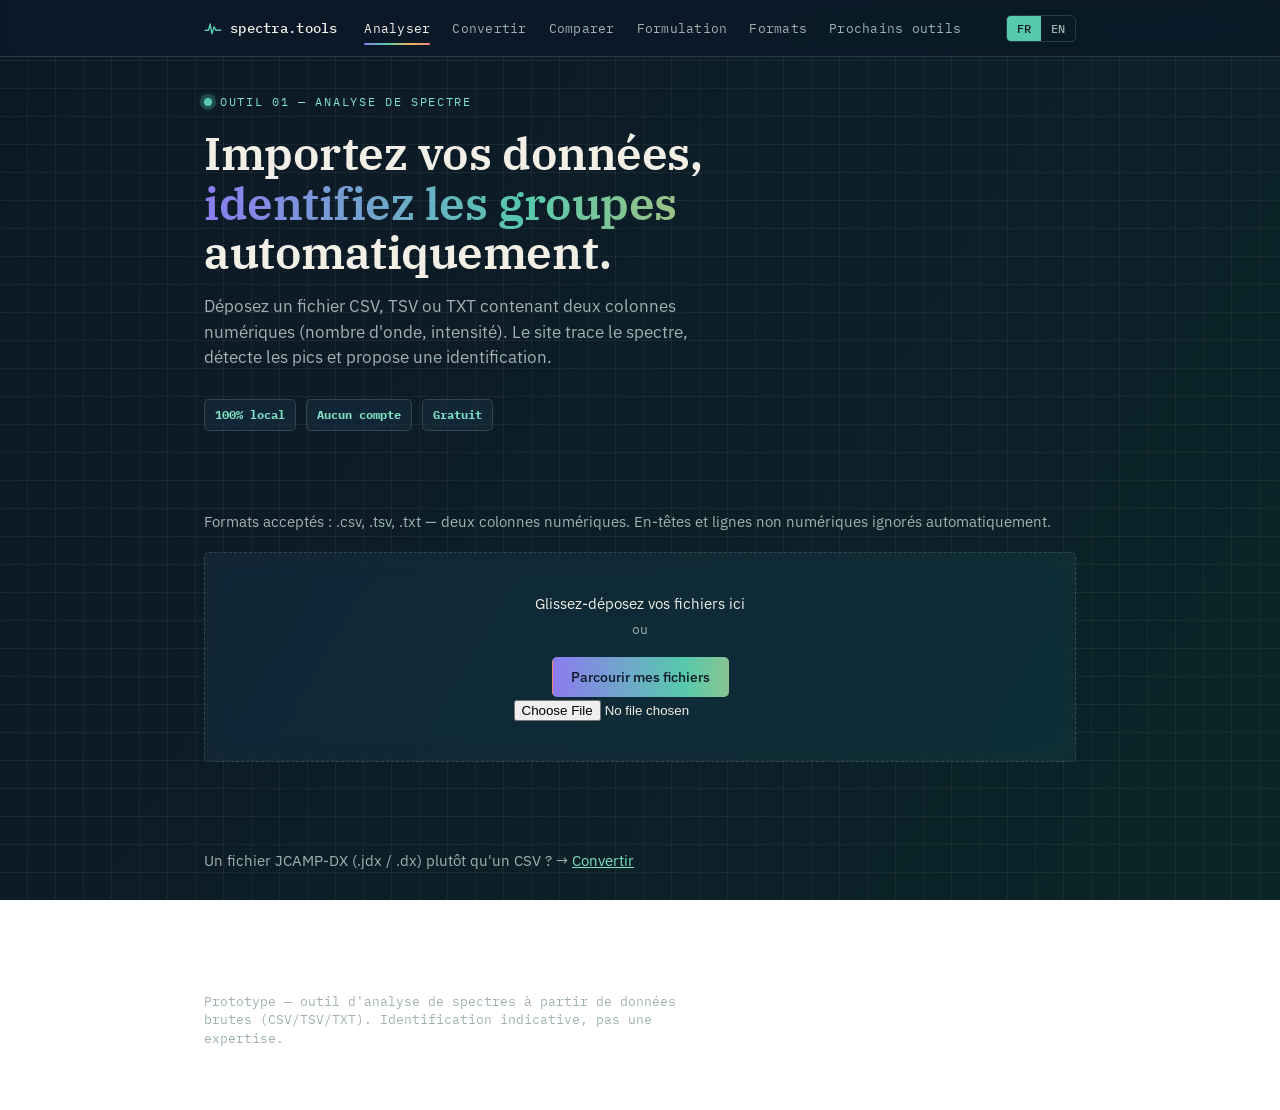
==== analyser.html @ 760a0bf8 "Add files via upload" ====
<!DOCTYPE html>
<html lang="fr">
<head>
<meta charset="UTF-8">
<meta name="viewport" content="width=device-width, initial-scale=1.0">
<title>Analyser un spectre — spectra.tools</title>
<meta name="description" content="Importez un fichier CSV, TSV ou TXT, tracez le spectre, détectez les pics et identifiez les groupes fonctionnels automatiquement. Générez un rapport exportable.">
<meta property="og:title" content="Analyser un spectre — spectra.tools">
<meta property="og:description" content="Analyse de spectre à partir de données brutes, avec identification automatique des groupes fonctionnels et rapport exportable.">
<meta property="og:type" content="website">
<link rel="icon" href="data:image/svg+xml,%3Csvg xmlns='http://www.w3.org/2000/svg' viewBox='0 0 32 32'%3E%3Crect width='32' height='32' fill='%230D1826'/%3E%3Cpath d='M2 20 L8 20 L11 9 L14 26 L18 14 L21 20 L30 20' fill='none' stroke='%2357C9AC' stroke-width='2.4' stroke-linecap='round' stroke-linejoin='round'/%3E%3C/svg%3E">
<link rel="preconnect" href="https://fonts.googleapis.com">
<link href="https://fonts.googleapis.com/css2?family=IBM+Plex+Serif:wght@400;500;600&family=IBM+Plex+Sans:wght@400;500;600&family=IBM+Plex+Mono:wght@400;500;600&display=swap" rel="stylesheet">
<link rel="stylesheet" href="styles.css">
<!-- Cloudflare Web Analytics : remplace TON_TOKEN_ICI par le token fourni après inscription sur dash.cloudflare.com -->
<script defer src='https://static.cloudflareinsights.com/beacon.min.js' data-cf-beacon='{"token": "TON_TOKEN_ICI"}'></script>
<style>
  .page-header{padding:36px 0 8px;}
</style>
</head>
<body>

<nav class="topbar">
  <div class="wrap">
    <a href="index.html" class="wordmark">
      <svg viewBox="0 0 32 32" xmlns="http://www.w3.org/2000/svg" aria-hidden="true">
        <path d="M2 20 L8 20 L11 9 L14 26 L18 14 L21 20 L30 20" fill="none" stroke="#57C9AC" stroke-width="2.6" stroke-linecap="round" stroke-linejoin="round"/>
      </svg>
      spectra.tools
    </a>
    <div class="nav-links">
      <a href="analyser.html" class="active" data-i18n="nav.analyze">Analyser</a>
      <a href="convertir.html" data-i18n="nav.convert">Convertir</a>
      <a href="comparer.html" data-i18n="nav.compare">Comparer</a>
      <a href="formulation.html" data-i18n="nav.formulation">Formulation</a>
      <a href="index.html#formats" data-i18n="nav.formats">Formats</a>
      <a href="index.html#upcoming" data-i18n="nav.upcoming">Prochains outils</a>
    </div>
    <div class="lang-toggle" role="group" aria-label="Choix de la langue">
      <button type="button" data-lang="fr" class="active">FR</button>
      <button type="button" data-lang="en">EN</button>
    </div>
  </div>
</nav>

<div class="wrap">

  <header class="page-header reveal">
    <div class="eyebrow" data-i18n="analyze.eyebrow">Outil 01 — analyse de spectre</div>
    <h1 style="max-width:22ch;" data-i18n-html="analyze.h1">Importez vos données, <span class="accent">identifiez les groupes</span> automatiquement.</h1>
    <p class="lede" data-i18n="analyze.lede">Déposez un fichier CSV, TSV ou TXT contenant deux colonnes numériques (nombre d'onde, intensité). Le site trace le spectre, détecte les pics et propose une identification.</p>
    <div class="badge-row">
      <span class="badge"><strong data-i18n="badge.local">100% local</strong></span>
      <span class="badge"><strong data-i18n="badge.noaccount">Aucun compte</strong></span>
      <span class="badge"><strong data-i18n="badge.free">Gratuit</strong></span>
    </div>
  </header>

  <section class="reveal">
    <p class="section-sub" data-i18n="analyze.formatsNote">Formats acceptés : .csv, .tsv, .txt — deux colonnes numériques. En-têtes et lignes non numériques ignorés automatiquement.</p>

    <div class="dropzone" id="analyzeDropzone">
      <p data-i18n="drop.title"><strong>Glissez-déposez</strong> votre fichier ici</p>
      <p class="hint" data-i18n="drop.or">ou</p>
      <div class="btn-row">
        <button type="button" id="analyzeBrowseBtn" data-i18n="btn.browse">Parcourir mes fichiers</button>
      </div>
      <input type="file" id="analyzeFileInput" accept=".csv,.tsv,.txt,.dat">
    </div>
    <p id="analyzeStatus" role="status" aria-live="polite"></p>

    <div class="analyze-results" id="analyzeResults">
      <div class="analyze-form">
        <div>
          <label for="sampleNameInput" data-i18n="analyze.sampleName">Nom de l'échantillon (optionnel)</label>
          <input type="text" id="sampleNameInput">
        </div>
        <div>
          <label data-i18n="analyze.modeLabel">Mode de lecture</label>
          <div class="mode-options">
            <label><input type="radio" name="peakMode" value="auto" checked> <span data-i18n="analyze.modeAuto">Automatique</span></label>
            <label><input type="radio" name="peakMode" value="dip"> <span data-i18n="analyze.modeDip">Creux = pics (transmittance)</span></label>
            <label><input type="radio" name="peakMode" value="peak"> <span data-i18n="analyze.modePeak">Sommets = pics (absorbance)</span></label>
          </div>
        </div>
      </div>
      <div style="margin-bottom:14px;">
        <label for="notesInput" style="display:block;font-family:var(--font-mono);font-size:11.5px;color:var(--ink-soft);margin-bottom:5px;" data-i18n="analyze.notes">Notes (optionnel)</label>
        <textarea id="notesInput" rows="2"></textarea>
      </div>

      <div class="file-card">
        <svg class="mini-trace" id="analyzeTrace" viewBox="0 0 800 200" preserveAspectRatio="none" role="img" aria-label="Tracé du spectre importé"></svg>
        <div class="file-meta-line" style="margin:8px 0 6px;font-weight:500;" data-i18n="peaks.title">Pics détectés</div>
        <div id="analyzePeaksList"></div>
      </div>

      <div class="card-actions" style="margin-top:14px;">
        <button type="button" class="secondary" id="generateReportBtn" data-i18n="analyze.generateReport">Générer le rapport</button>
        <button type="button" class="ghost" id="exportDataBtn" data-i18n="analyze.exportData">Exporter les données (.csv)</button>
        <button type="button" class="ghost" id="exportPeaksBtn" data-i18n="analyze.exportPeaks">Exporter les pics (.csv)</button>
      </div>
    </div>
  </section>

  <section class="reveal">
    <p class="section-sub"><span data-i18n="analyze.crosslink">Un fichier JCAMP-DX (.jdx / .dx) plutôt qu'un CSV ? →</span> <a href="convertir.html" data-i18n="nav.convert">Convertir</a></p>
  </section>

  <footer>
    <p data-i18n="analyze.footer">Prototype — outil d'analyse de spectres à partir de données brutes (CSV/TSV/TXT). Identification indicative, pas une expertise.</p>
  </footer>

</div>

<!-- printable report, hidden on screen, shown only when printing -->
<div id="reportContent">
  <div class="report-header">
    <h1 id="reportTitle">Rapport d'analyse spectrale</h1>
    <div class="report-meta" id="reportMeta"></div>
  </div>
  <svg id="reportTrace" viewBox="0 0 800 220" preserveAspectRatio="none" width="700"></svg>
  <table class="report-table" id="reportPeaksTable"></table>
  <p class="report-disclaimer" id="reportDisclaimer"></p>
</div>

<script src="common.js"></script>
<script>
const analyzeDropzone = document.getElementById('analyzeDropzone');
const analyzeFileInput = document.getElementById('analyzeFileInput');
const analyzeBrowseBtn = document.getElementById('analyzeBrowseBtn');
const analyzeStatus = document.getElementById('analyzeStatus');
const analyzeResults = document.getElementById('analyzeResults');
const analyzePeaksList = document.getElementById('analyzePeaksList');
const sampleNameInput = document.getElementById('sampleNameInput');
const notesInput = document.getElementById('notesInput');

let currentData = null; // { xs, ys }
let currentPeaks = [];
let currentFileName = '';

analyzeBrowseBtn.addEventListener('click', () => analyzeFileInput.click());
analyzeFileInput.addEventListener('change', (e) => { if (e.target.files[0]) handleAnalyzeFile(e.target.files[0]); });

['dragenter', 'dragover'].forEach(evt =>
  analyzeDropzone.addEventListener(evt, (e) => { e.preventDefault(); analyzeDropzone.classList.add('drag-over'); })
);
['dragleave', 'drop'].forEach(evt =>
  analyzeDropzone.addEventListener(evt, (e) => { e.preventDefault(); analyzeDropzone.classList.remove('drag-over'); })
);
analyzeDropzone.addEventListener('drop', (e) => {
  if (e.dataTransfer.files && e.dataTransfer.files[0]) handleAnalyzeFile(e.dataTransfer.files[0]);
});

function handleAnalyzeFile(file) {
  currentFileName = file.name;
  const reader = new FileReader();
  reader.onload = () => {
    try {
      currentData = parseGenericXY(reader.result);
      analyzeStatus.textContent = t('status.done');
      runAnalysis();
    } catch (err) {
      analyzeStatus.textContent = t('status.decodeFail') + ' ' + err.message;
      analyzeResults.classList.remove('visible');
    }
  };
  reader.onerror = () => { analyzeStatus.textContent = t('status.readError'); };
  reader.readAsText(file);
}

function getSelectedMode() {
  const checked = document.querySelector('input[name="peakMode"]:checked');
  return checked ? checked.value : 'auto';
}

function runAnalysis() {
  if (!currentData) return;
  const selection = getSelectedMode();
  const mode = selection === 'auto' ? guessBaselineMode(currentData.ys) : selection;
  currentPeaks = detectPeaks(currentData.xs, currentData.ys, mode).map(p =>
    Object.assign({}, p, { groups: matchPeakToGroups(p.x) })
  );
  const svg = document.getElementById('analyzeTrace');
  renderTrace(svg, currentData.xs, currentData.ys, { padding: 14 });
  addPeakMarkers(svg, currentData.xs, currentData.ys, currentPeaks);
  analyzePeaksList.innerHTML = peaksListHTML(currentPeaks);
  analyzeResults.classList.add('visible');
}

document.querySelectorAll('input[name="peakMode"]').forEach(r => r.addEventListener('change', runAnalysis));

document.getElementById('exportDataBtn').addEventListener('click', () => {
  if (!currentData) return;
  download(baseName(currentFileName || 'spectre') + '_data.csv', toCSV(currentData.xs, currentData.ys, 'x', 'y'), 'text/csv');
});

document.getElementById('exportPeaksBtn').addEventListener('click', () => {
  let csv = 'wavenumber,groups\n';
  currentPeaks.forEach(p => {
    const label = p.groups.length ? p.groups.map(g => g.label).join(' / ') : t('peaks.unidentified');
    csv += Math.round(p.x) + ',' + label.replace(/,/g, ';') + '\n';
  });
  download(baseName(currentFileName || 'spectre') + '_pics.csv', csv, 'text/csv');
});

document.getElementById('generateReportBtn').addEventListener('click', () => {
  if (!currentData) return;
  const name = sampleNameInput.value.trim();
  const notes = notesInput.value.trim();
  document.getElementById('reportTitle').textContent = t('analyze.reportTitle');
  const dateStr = new Date().toLocaleDateString(currentLang === 'en' ? 'en-US' : 'fr-FR');
  let metaHtml = '<strong>' + t('analyze.reportGenerated') + ':</strong> ' + dateStr;
  if (name) metaHtml += ' &nbsp;·&nbsp; <strong>' + t('analyze.reportSample') + ':</strong> ' + escapeHtml(name);
  if (notes) metaHtml += '<br><strong>' + t('analyze.reportNotes') + ':</strong> ' + escapeHtml(notes);
  document.getElementById('reportMeta').innerHTML = metaHtml;

  const reportSvg = document.getElementById('reportTrace');
  renderTrace(reportSvg, currentData.xs, currentData.ys, { padding: 16 });
  addPeakMarkers(reportSvg, currentData.xs, currentData.ys, currentPeaks);

  let tableHtml = '<tr><th>' + t('analyze.reportPeaksHeaderX') + ' (cm⁻¹)</th><th>' + t('analyze.reportPeaksHeaderGroup') + '</th></tr>';
  currentPeaks.forEach(p => {
    const label = p.groups.length ? p.groups.map(g => g.label).join(' / ') : t('peaks.unidentified');
    tableHtml += '<tr><td>' + Math.round(p.x) + '</td><td>' + escapeHtml(label) + '</td></tr>';
  });
  document.getElementById('reportPeaksTable').innerHTML = tableHtml;
  document.getElementById('reportDisclaimer').textContent = t('analyze.reportDisclaimer');

  window.print();
});

document.addEventListener('languagechange', () => { if (currentData) runAnalysis(); });
</script>

</body>
</html>
---- styles.css ----
:root{
    --bg-a:#0D1826;
    --bg-b:#0A2628;
    --paper:#101F2E;
    --paper-deep:#17293A;
    --grid:rgba(255,255,255,.14);
    --grid-bg:rgba(255,255,255,.05);
    --ink:#F1EFE6;
    --ink-soft:#9FB2AF;
    --surface:rgba(255,255,255,.045);
    --verdigris:#57C9AC;
    --verdigris-dark:#7FE0C6;
    --brass:#E8B85F;
    --danger:#EC8478;
    --slate:#83AEE0;
    --plum:#D19BC7;
    --spectral:linear-gradient(90deg,#8C7CF0 0%,#57C9AC 34%,#E8B85F 68%,#EC8478 100%);
    --radius:5px;
    --font-display:'IBM Plex Serif', serif;
    --font-body:'IBM Plex Sans', sans-serif;
    --font-mono:'IBM Plex Mono', monospace;
  }
  *{box-sizing:border-box;}
  html{scroll-behavior:smooth;}
  @keyframes bgDrift{
    0%{background-position:0% 0%, 0% 0%, 0% 50%;}
    100%{background-position:0% 0%, 0% 0%, 100% 50%;}
  }
  body{
    margin:0;
    background:
      repeating-linear-gradient(0deg, transparent 0 27px, var(--grid-bg) 27px 28px),
      repeating-linear-gradient(90deg, transparent 0 27px, var(--grid-bg) 27px 28px),
      linear-gradient(120deg, var(--bg-a), var(--bg-b), var(--bg-a));
    background-size: auto, auto, 220% 220%;
    background-attachment: fixed;
    animation: bgDrift 50s ease-in-out infinite alternate;
    color:var(--ink);
    font-family:var(--font-body);
    line-height:1.5;
  }
  a{color:var(--verdigris-dark);}
  .wrap{max-width:920px;margin:0 auto;padding:0 24px;}

  /* ---- scroll reveal ---- */
  .reveal{opacity:0;transform:translateY(18px);transition:opacity .7s ease, transform .7s ease;}
  .reveal.is-visible{opacity:1;transform:translateY(0);}

  /* ---- glass effect, applied broadly ---- */
  .badge,.trace-panel,.molecule-panel,.dropzone,.file-card,.compare-panel,
  .format-card,.tool-card,.config-block,.result-card,.legend-chip{
    backdrop-filter: blur(12px) saturate(150%);
    -webkit-backdrop-filter: blur(12px) saturate(150%);
  }

  /* ---- language toggle ---- */
  .lang-toggle{display:flex;border:1px solid var(--grid);border-radius:var(--radius);overflow:hidden;margin-left:18px;}
  .lang-toggle button{
    border:none;border-radius:0;background:transparent;color:var(--ink-soft);
    padding:5px 10px;font-size:11.5px;font-family:var(--font-mono);
  }
  .lang-toggle button.active{background:var(--verdigris);color:#0D1826;}
  .lang-toggle button:hover{filter:none;}

  /* ---- nav ---- */
  nav.topbar{
    border-bottom:1px solid var(--grid);
    background:rgba(13,24,38,.72);
    backdrop-filter:saturate(160%) blur(10px);
    position:sticky;top:0;z-index:10;
  }
  nav.topbar .wrap{display:flex;align-items:center;justify-content:space-between;height:56px;}
  .wordmark{
    font-family:var(--font-mono);
    font-size:14px;
    font-weight:500;
    letter-spacing:.02em;
    color:var(--ink);
    text-decoration:none;
    display:flex;align-items:center;gap:8px;
  }
  .wordmark svg{width:18px;height:18px;flex-shrink:0;}
  .nav-links{display:flex;gap:22px;}
  .nav-links a{
    font-family:var(--font-mono);
    font-size:12.5px;
    color:var(--ink-soft);
    text-decoration:none;
    letter-spacing:.02em;
  }
  .nav-links a:hover{color:var(--verdigris-dark);}
  .nav-links a.active{color:var(--ink);position:relative;}
  .nav-links a.active::after{
    content:"";position:absolute;left:0;right:0;bottom:-8px;height:2px;
    background:var(--spectral);border-radius:2px;
  }
  @media (max-width:560px){ .nav-links{display:none;} }

  /* ---- header / hero ---- */
  header.hero{padding:44px 0 40px;position:relative;}
  .eyebrow{
    font-family:var(--font-mono);
    font-size:12px;
    letter-spacing:.14em;
    color:var(--verdigris-dark);
    text-transform:uppercase;
    display:flex;align-items:center;gap:8px;
    margin-bottom:18px;
  }
  .eyebrow::before{content:"";width:8px;height:8px;border-radius:50%;background:var(--verdigris);box-shadow:0 0 0 4px rgba(87,201,172,.22), 0 0 10px rgba(87,201,172,.5);}
  h1{
    font-family:var(--font-display);
    font-weight:600;
    font-size:clamp(28px,4.4vw,46px);
    line-height:1.08;
    margin:0 0 16px;
    max-width:15ch;
    letter-spacing:-.01em;
  }
  h1 .accent{
    background:var(--spectral);
    background-size:200% 100%;
    -webkit-background-clip:text;background-clip:text;color:transparent;
    animation:spectralShift 8s ease-in-out infinite alternate;
  }
  @keyframes spectralShift{0%{background-position:0% 0%;}100%{background-position:100% 0%;}}
  .lede{
    font-size:17px;
    color:var(--ink-soft);
    max-width:52ch;
    margin:0 0 28px;
  }
  .badge-row{display:flex;flex-wrap:wrap;gap:10px;margin-bottom:36px;}
  .badge{
    font-family:var(--font-mono);
    font-size:12px;
    border:1px solid var(--grid);
    background:var(--surface);
    padding:6px 10px;
    border-radius:var(--radius);
    color:var(--ink-soft);
  }
  .badge strong{color:var(--verdigris-dark);}

  .hero-panels{display:flex;gap:16px;align-items:stretch;}
  .hero-panels > *{flex:1;min-width:0;}
  @media (max-width:700px){ .hero-panels{flex-direction:column;} }

  .molecule-panel{
    border:1px solid var(--grid);
    background:var(--surface);
    border-radius:var(--radius);
    padding:16px 16px 8px;
    display:flex;flex-direction:column;
  }
  .molecule-panel .label{
    font-family:var(--font-mono);font-size:11px;color:var(--ink-soft);
    display:flex;justify-content:space-between;margin-bottom:4px;
  }
  #moleculeCanvas{width:100%;aspect-ratio:16/11;border-radius:2px;overflow:hidden;}
  #moleculeCanvas canvas{display:block;width:100% !important;height:100% !important;}

  .waterfall-panel{
    border:1px solid var(--grid);
    background:var(--surface);
    border-radius:var(--radius);
    padding:16px 16px 8px;
    margin-top:16px;
  }
  .waterfall-panel .label{
    font-family:var(--font-mono);font-size:11px;color:var(--ink-soft);
    display:flex;justify-content:space-between;margin-bottom:4px;
  }
  #waterfallCanvas{width:100%;aspect-ratio:16/8;border-radius:2px;overflow:hidden;}
  #waterfallCanvas canvas{display:block;width:100% !important;height:100% !important;}

  .groups-panel{
    border:1px solid var(--grid);background:var(--surface);border-radius:var(--radius);
    padding:16px 18px;
  }
  .groups-panel .label{font-family:var(--font-mono);font-size:11px;color:var(--ink-soft);margin-bottom:10px;}
  .groups-list{display:flex;flex-direction:column;gap:7px;}
  .groups-list .row{display:flex;align-items:baseline;gap:10px;font-size:13px;}
  .groups-list .swatch{width:10px;height:10px;border-radius:2px;flex-shrink:0;}
  .groups-list .name{font-family:var(--font-mono);font-weight:600;width:52px;flex-shrink:0;}
  .groups-list .range{color:var(--ink-soft);font-family:var(--font-mono);font-size:12px;}

  .icon-strip{display:grid;grid-template-columns:repeat(auto-fit,minmax(120px,1fr));gap:14px;margin-top:24px;}
  .icon-item{
    display:flex;flex-direction:column;align-items:center;text-align:center;gap:8px;
    padding:16px 8px;border:1px solid var(--grid);background:var(--surface);border-radius:var(--radius);
    backdrop-filter: blur(12px) saturate(150%);
  }
  .icon-item svg{width:22px;height:22px;stroke:var(--verdigris);}
  .icon-item span{font-family:var(--font-mono);font-size:11.5px;color:var(--ink-soft);letter-spacing:.01em;}

  .explainer-grid{display:grid;grid-template-columns:1fr 1fr;gap:16px;align-items:start;margin-top:8px;}
  @media (max-width:760px){ .explainer-grid{grid-template-columns:1fr;} }

  /* ---- site-wide ambient background ---- */
  .site-bg{position:fixed;inset:0;z-index:0;opacity:.42;pointer-events:none;}
  .site-bg #waterfallCanvas{width:100%;height:100%;}
  .site-bg::after{
    content:"";position:absolute;inset:0;
    background:
      radial-gradient(ellipse at 30% 15%, rgba(13,24,38,.15), rgba(13,24,38,.72) 62%),
      linear-gradient(180deg, rgba(13,24,38,.3) 0%, rgba(13,24,38,.55) 100%);
  }
  nav.topbar, .wrap{position:relative;z-index:1;}
  .hero-content{position:relative;z-index:1;}

  /* ---- annotated example traces ---- */
  .peaks-list{list-style:none;margin:0 0 14px;padding:0;display:flex;flex-direction:column;gap:5px;}
  .peaks-list li{display:flex;align-items:center;gap:8px;font-family:var(--font-mono);font-size:12px;}
  .peak-dot{width:8px;height:8px;border-radius:50%;flex-shrink:0;}
  .peak-x{color:var(--ink);min-width:70px;}
  .peak-label{color:var(--ink-soft);}
  .peaks-empty{font-family:var(--font-mono);font-size:12px;color:var(--ink-soft);margin:0 0 14px;}

  .annotation-line{stroke:var(--ink-soft);stroke-width:1;stroke-dasharray:2 2;}
  .annotation-dot{fill:var(--brass);}
  .annotation-label{font-family:var(--font-mono);font-size:10px;fill:var(--ink);}
  .example-card{border:1px solid var(--grid);background:var(--surface);border-radius:var(--radius);padding:16px;backdrop-filter:blur(12px) saturate(150%);}
  .example-card h3{font-family:var(--font-display);font-size:15.5px;font-weight:600;margin:0 0 8px;}
  .example-card svg{width:100%;height:auto;display:block;margin-bottom:8px;}
  .example-card p{font-size:12.5px;color:var(--ink-soft);margin:0;}
  .examples-grid{display:grid;grid-template-columns:repeat(auto-fit,minmax(260px,1fr));gap:16px;margin-top:8px;}

  /* ---- 2D/3D view toggle ---- */
  .view-toggle{display:inline-flex;border:1px solid var(--grid);border-radius:var(--radius);overflow:hidden;margin-bottom:16px;}
  .view-toggle button{
    border:none;border-radius:0;background:transparent;color:var(--ink-soft);
    padding:8px 16px;font-size:13px;
  }
  .view-toggle button.active{background:var(--verdigris);color:#0D1826;}
  .view-toggle button:hover{filter:none;}
  #compare3D{width:100%;aspect-ratio:16/9;border-radius:2px;overflow:hidden;}
  #compare3D canvas{display:block;width:100% !important;height:100% !important;}
  .compare-3d-empty{font-family:var(--font-mono);font-size:13px;color:var(--ink-soft);text-align:center;padding:36px 12px;}
  .drag-hint{font-family:var(--font-mono);font-size:11.5px;color:var(--ink-soft);text-align:center;margin:8px 0 0;}

  .trace-panel{
    border:1px solid var(--grid);
    background:var(--surface);
    border-radius:var(--radius);
    padding:16px 16px 8px;
    position:relative;
  }
  .trace-panel .label{
    font-family:var(--font-mono);
    font-size:11px;
    color:var(--ink-soft);
    display:flex;
    justify-content:space-between;
    margin-bottom:4px;
  }
  svg.trace{display:block;width:100%;height:auto;}
  .trace path.line{
    fill:none;
    stroke:var(--verdigris);
    stroke-width:1.6;
    stroke-linejoin:round;
    stroke-linecap:round;
  }
  .trace path.line.draw-in{
    stroke-dasharray:1400;
    stroke-dashoffset:1400;
    animation:draw 1.8s ease-out forwards;
  }
  @keyframes draw{to{stroke-dashoffset:0;}}
  .trace .axis{stroke:var(--grid);stroke-width:1;}

  /* ---- sections ---- */
  section{padding:36px 0;}
  h2{
    font-family:var(--font-display);
    font-size:22px;
    font-weight:600;
    margin:0 0 6px;
  }
  .section-sub{color:var(--ink-soft);font-size:14.5px;margin:0 0 20px;}

  /* ---- dropzone ---- */
  .dropzone{
    border:1.5px dashed var(--grid);
    background:var(--surface);
    border-radius:var(--radius);
    padding:40px 24px;
    text-align:center;
    transition:border-color .15s, background .15s;
  }
  .dropzone.drag-over{
    border-color:var(--verdigris);
    background:rgba(87,201,172,.07);
  }
  .dropzone p{margin:0 0 4px;font-size:15px;}
  .dropzone .hint{font-size:13px;color:var(--ink-soft);font-family:var(--font-mono);}
  .btn-row{display:flex;gap:12px;justify-content:center;flex-wrap:wrap;margin-top:18px;}
  button, .btn{
    font-family:var(--font-body);
    font-weight:500;
    font-size:14px;
    border-radius:var(--radius);
    padding:10px 18px;
    cursor:pointer;
    border:1px solid transparent;
    background:var(--spectral);
    background-size:220% 100%;
    background-position:0% 0%;
    color:#0D1826;
    transition:background-position .35s ease, filter .15s ease, transform .1s ease;
  }
  button:hover, .btn:hover{background-position:100% 0%;filter:brightness(1.06);}
  button:active, .btn:active{transform:translateY(1px);}
  button:focus-visible, .btn:focus-visible, input:focus-visible{outline:2px solid var(--brass);outline-offset:2px;}
  button.secondary{background:rgba(255,255,255,.05);color:var(--verdigris-dark);border:1px solid var(--grid);}
  button.secondary:hover{background:rgba(87,201,172,.10);filter:none;}
  button.ghost{background:transparent;border-color:var(--grid);color:var(--ink-soft);}
  button.ghost:hover{border-color:var(--ink-soft);color:var(--ink);background:transparent;filter:none;}
  #fileInput{position:absolute;width:1px;height:1px;opacity:0;overflow:hidden;}

  /* ---- results ---- */
  #status{font-family:var(--font-mono);font-size:13px;color:var(--ink-soft);min-height:18px;margin:14px 0 0;}
  .results{display:flex;flex-direction:column;gap:18px;margin-top:22px;}
  .file-card{
    border:1px solid var(--grid);
    background:var(--surface);
    border-radius:var(--radius);
    padding:18px 20px;
    transition:box-shadow .18s ease, border-color .18s ease;
  }
  .file-card:hover{box-shadow:0 8px 28px rgba(0,0,0,.28);border-color:rgba(87,201,172,.4);}
  .file-card.error{border-color:rgba(236,132,120,.4);background:rgba(236,132,120,.06);}
  .file-card-head{display:flex;justify-content:space-between;align-items:flex-start;gap:12px;flex-wrap:wrap;margin-bottom:12px;}
  .file-name{font-family:var(--font-mono);font-size:14px;font-weight:500;word-break:break-all;}
  .file-meta-line{font-size:12.5px;color:var(--ink-soft);margin-top:2px;}
  .error-msg{color:var(--danger);font-size:13.5px;}
  .mini-trace{width:100%;max-width:100%;height:70px;margin:6px 0 12px;}
  table.meta-table{border-collapse:collapse;width:100%;font-family:var(--font-mono);font-size:12.5px;margin-bottom:14px;}
  table.meta-table td{padding:3px 8px 3px 0;vertical-align:top;border-bottom:1px solid var(--paper-deep);}
  table.meta-table td.k{color:var(--ink-soft);white-space:nowrap;width:1%;}
  .card-actions{display:flex;gap:10px;flex-wrap:wrap;}
  .card-actions button{padding:7px 14px;font-size:13px;}

  .zip-row{margin-top:20px;display:flex;justify-content:flex-end;}

  /* ---- formats / footer ---- */
  .formats-grid{display:grid;grid-template-columns:repeat(auto-fit,minmax(220px,1fr));gap:16px;margin-top:8px;}
  .format-card{border:1px solid var(--grid);background:var(--surface);border-radius:var(--radius);padding:16px;transition:box-shadow .18s ease, border-color .18s ease;}
  .format-card:hover{box-shadow:0 8px 28px rgba(0,0,0,.28);border-color:rgba(87,201,172,.4);}
  .format-card h3{font-family:var(--font-mono);font-size:13px;text-transform:uppercase;letter-spacing:.06em;margin:0 0 8px;color:var(--verdigris-dark);}
  .format-card p{font-size:13.5px;color:var(--ink-soft);margin:0;}

  /* ---- analyze tool ---- */
  .analyze-form{display:grid;grid-template-columns:1fr 1fr;gap:14px;margin-bottom:18px;}
  @media (max-width:600px){ .analyze-form{grid-template-columns:1fr;} }
  .analyze-form label{display:block;font-family:var(--font-mono);font-size:11.5px;color:var(--ink-soft);margin-bottom:5px;}
  .analyze-form input[type="text"], .analyze-form textarea{
    width:100%;font-family:var(--font-body);font-size:13.5px;
    border:1px solid var(--grid);border-radius:var(--radius);padding:8px 10px;
    background:var(--surface);color:var(--ink);
  }
  .analyze-form textarea{resize:vertical;min-height:60px;}
  .mode-options{display:flex;flex-direction:column;gap:6px;font-size:13px;}
  .mode-options label{display:flex;align-items:center;gap:7px;font-family:var(--font-body);color:var(--ink);cursor:pointer;}
  .analyze-results{display:none;margin-top:22px;}
  .analyze-results.visible{display:block;}

  /* print-only report, hidden on screen */
  #reportContent{display:none;}
  @media print {
    body *{visibility:hidden;}
    #reportContent, #reportContent *{visibility:visible;}
    #reportContent{display:block;position:absolute;top:0;left:0;width:100%;padding:20px;background:#fff;color:#000;}
    .report-header h1{font-size:20px;margin:0 0 4px;}
    .report-meta{font-size:12px;color:#333;margin-bottom:16px;}
    .report-disclaimer{font-size:11px;color:#555;border-left:2px solid #999;padding-left:10px;margin-top:18px;}
    table.report-table{border-collapse:collapse;width:100%;font-size:12px;}
    table.report-table th, table.report-table td{border:1px solid #ccc;padding:5px 8px;text-align:left;}
    #reportContent svg{max-width:100%;height:auto;}
  }

  /* ---- comparator ---- */
  .compare-panel{
    border:1px solid var(--grid);
    background:var(--surface);
    border-radius:var(--radius);
    padding:18px 20px 20px;
  }
  .compare-empty{
    font-family:var(--font-mono);
    font-size:13px;
    color:var(--ink-soft);
    text-align:center;
    padding:36px 12px;
  }
  svg.compare-chart{display:block;width:100%;height:auto;}
  .compare-chart .axis{stroke:var(--grid);stroke-width:1;}
  .compare-chart .axis-label{font-family:var(--font-mono);font-size:10px;fill:var(--ink-soft);}
  .compare-legend{display:flex;flex-wrap:wrap;gap:10px;margin-top:16px;}
  .legend-chip{
    display:flex;align-items:center;gap:7px;
    font-family:var(--font-mono);font-size:12px;
    border:1px solid var(--grid);border-radius:var(--radius);
    padding:5px 9px 5px 7px;background:var(--paper);
  }
  .legend-swatch{width:10px;height:10px;border-radius:2px;flex-shrink:0;}
  .legend-chip button{
    border:none;background:none;padding:0;margin-left:2px;
    color:var(--ink-soft);cursor:pointer;font-size:14px;line-height:1;
  }
  .legend-chip button:hover{color:var(--danger);}

  /* ---- formulation calculator ---- */
  .config-block{border:1px solid var(--grid);background:var(--surface);border-radius:var(--radius);padding:18px 20px;margin-bottom:18px;}
  .config-block h3{font-family:var(--font-display);font-size:16px;font-weight:600;margin:0 0 4px;}
  .config-block .config-hint{font-size:12.5px;color:var(--ink-soft);margin:0 0 14px;}
  table.config-table{border-collapse:collapse;width:100%;min-width:480px;font-size:13px;}
  table.config-table th{
    font-family:var(--font-mono);font-size:10.5px;text-transform:uppercase;letter-spacing:.04em;
    color:var(--ink-soft);text-align:left;padding:0 6px 6px;border-bottom:1px solid var(--grid);
  }
  table.config-table td{padding:5px 6px;border-bottom:1px solid var(--paper-deep);vertical-align:middle;}
  table.config-table input[type="text"], table.config-table input[type="number"]{
    width:100%;min-width:44px;font-family:var(--font-mono);font-size:12.5px;
    border:1px solid var(--grid);border-radius:var(--radius);padding:5px 6px;background:var(--paper);color:var(--ink);
  }
  table.config-table input:focus-visible{outline:2px solid var(--brass);outline-offset:1px;}
  .row-remove{border:none;background:none;color:var(--ink-soft);cursor:pointer;font-size:15px;padding:2px 6px;}
  .row-remove:hover{color:var(--danger);}
  .add-row-btn{margin-top:10px;padding:6px 12px;font-size:12.5px;}

  .sim-grid{display:grid;grid-template-columns:1fr 1fr;gap:20px;align-items:start;}
  @media (max-width:760px){ .sim-grid{grid-template-columns:1fr;} }
  .slider-row{margin-bottom:16px;}
  .slider-row .slider-label{
    display:flex;justify-content:space-between;font-family:var(--font-mono);font-size:12.5px;margin-bottom:5px;
  }
  .slider-row .slider-label span.val{color:var(--verdigris-dark);font-weight:600;}
  .slider-row input[type="range"]{width:100%;accent-color:var(--verdigris);}

  .result-card{border:1px solid var(--grid);background:var(--surface);border-radius:var(--radius);padding:14px 16px;margin-bottom:12px;}
  .result-head{display:flex;justify-content:space-between;align-items:baseline;margin-bottom:8px;}
  .result-head .name{font-family:var(--font-display);font-size:15px;font-weight:600;}
  .result-head .value{font-family:var(--font-mono);font-size:15px;color:var(--verdigris-dark);}
  .gauge{position:relative;height:8px;border-radius:4px;background:var(--paper-deep);overflow:visible;}
  .gauge-target-band{position:absolute;top:0;bottom:0;background:rgba(87,201,172,.22);border-radius:4px;}
  .gauge-fill{position:absolute;top:0;bottom:0;left:0;width:3px;background:var(--ink);border-radius:2px;transition:left .1s ease;}
  .gauge-fill.in-target{background:var(--verdigris);}
  .gauge-fill.out-target{background:var(--danger);}
  .gauge-range-labels{display:flex;justify-content:space-between;font-family:var(--font-mono);font-size:10px;color:var(--ink-soft);margin-top:3px;}

  .config-actions{display:flex;gap:10px;flex-wrap:wrap;margin-top:6px;}
  #formulaImportInput{position:absolute;width:1px;height:1px;opacity:0;overflow:hidden;}
  .disclaimer{
    font-family:var(--font-mono);font-size:12px;color:var(--ink-soft);
    border-left:2px solid var(--brass);padding:8px 12px;background:rgba(232,184,95,.08);margin:0 0 22px;
  }

  /* ---- upcoming tools teaser ---- */
  .tools-grid{display:grid;grid-template-columns:repeat(auto-fit,minmax(240px,1fr));gap:16px;margin-top:8px;}
  .tool-card{
    border:1px solid var(--grid);
    background:var(--surface);
    border-radius:var(--radius);
    padding:18px;
    position:relative;
    transition:box-shadow .18s ease, border-color .18s ease;
  }
  .tool-card:hover{box-shadow:0 8px 28px rgba(0,0,0,.28);border-color:rgba(87,201,172,.4);}
  .tool-soon{
    position:absolute;top:14px;right:14px;
    font-family:var(--font-mono);font-size:10.5px;letter-spacing:.06em;
    color:var(--brass);border:1px solid rgba(232,184,95,.35);background:rgba(232,184,95,.08);
    padding:3px 7px;border-radius:var(--radius);text-transform:uppercase;
  }
  .tool-card h3{font-family:var(--font-display);font-size:16.5px;font-weight:600;margin:0 34px 8px 0;}
  .tool-card p{font-size:13.5px;color:var(--ink-soft);margin:0;}

  footer{border-top:1px solid var(--grid);padding:30px 0 50px;margin-top:20px;}
  footer p{font-size:12.5px;color:var(--ink-soft);font-family:var(--font-mono);max-width:60ch;}

  @media (prefers-reduced-motion: reduce){
    .trace path.line.draw-in{animation:none;stroke-dashoffset:0;}
    body{animation:none;}
    .reveal{opacity:1;transform:none;transition:none;}
  }
  @media (max-width:600px){
    header.hero{padding:36px 0 28px;}
    .file-card-head{flex-direction:column;}
  }
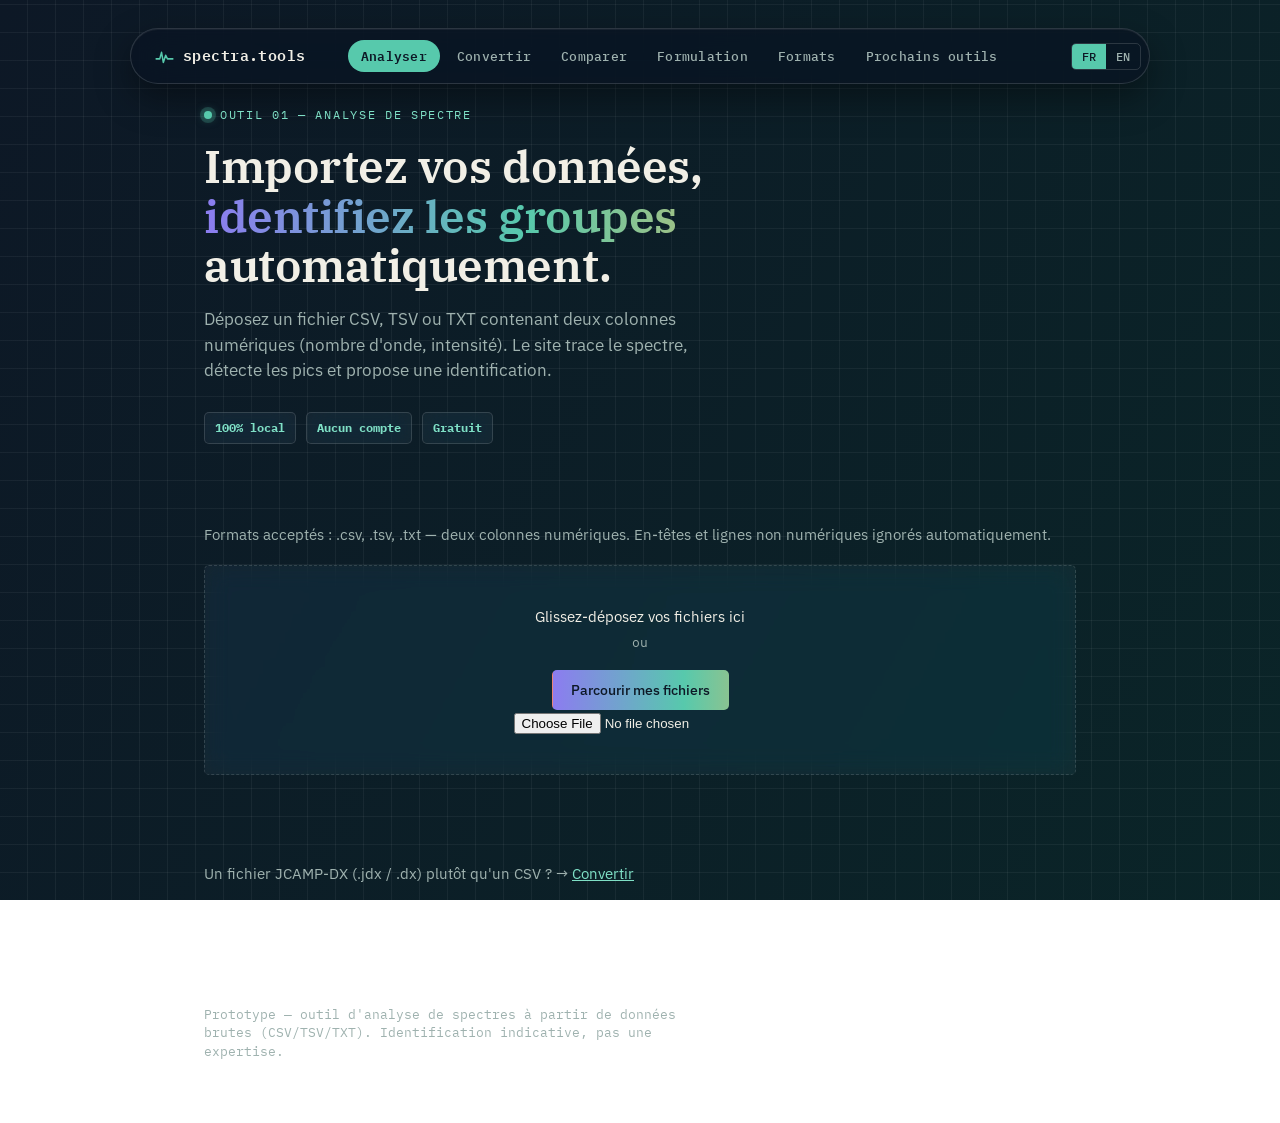
==== commit 6ea9e694: "Add files via upload" ====
--- a/analyser.html
+++ b/analyser.html
@@ -90,7 +90,7 @@
       </div>
 
       <div class="file-card">
-        <svg class="mini-trace" id="analyzeTrace" viewBox="0 0 800 200" preserveAspectRatio="none" role="img" aria-label="Tracé du spectre importé"></svg>
+        <svg class="mini-trace trace" id="analyzeTrace" viewBox="0 0 800 200" preserveAspectRatio="none" role="img" aria-label="Tracé du spectre importé"></svg>
         <div class="file-meta-line" style="margin:8px 0 6px;font-weight:500;" data-i18n="peaks.title">Pics détectés</div>
         <div id="analyzePeaksList"></div>
       </div>
@@ -119,7 +119,7 @@
     <h1 id="reportTitle">Rapport d'analyse spectrale</h1>
     <div class="report-meta" id="reportMeta"></div>
   </div>
-  <svg id="reportTrace" viewBox="0 0 800 220" preserveAspectRatio="none" width="700"></svg>
+  <svg id="reportTrace" class="trace" viewBox="0 0 800 220" preserveAspectRatio="none" width="700"></svg>
   <table class="report-table" id="reportPeaksTable"></table>
   <p class="report-disclaimer" id="reportDisclaimer"></p>
 </div>
--- a/styles.css
+++ b/styles.css
@@ -64,39 +64,161 @@
 
   /* ---- nav ---- */
   nav.topbar{
-    border-bottom:1px solid var(--grid);
-    background:rgba(13,24,38,.72);
-    backdrop-filter:saturate(160%) blur(10px);
-    position:sticky;top:0;z-index:10;
-  }
-  nav.topbar .wrap{display:flex;align-items:center;justify-content:space-between;height:56px;}
+    position:sticky;top:14px;z-index:20;
+    width:calc(100% - 32px);max-width:1020px;margin:14px auto 0;
+    border:1px solid rgba(255,255,255,.14);
+    border-radius:999px;
+    background:rgba(11,20,32,.78);
+    backdrop-filter:saturate(180%) blur(16px);
+    box-shadow:0 14px 36px rgba(0,0,0,.4), inset 0 1px 0 rgba(255,255,255,.06);
+  }
+  nav.topbar .wrap{display:flex;align-items:center;justify-content:space-between;height:54px;padding:0 8px 0 24px;max-width:none;}
   .wordmark{
     font-family:var(--font-mono);
-    font-size:14px;
-    font-weight:500;
-    letter-spacing:.02em;
+    font-size:14.5px;
+    font-weight:600;
+    letter-spacing:.03em;
     color:var(--ink);
     text-decoration:none;
-    display:flex;align-items:center;gap:8px;
-  }
-  .wordmark svg{width:18px;height:18px;flex-shrink:0;}
-  .nav-links{display:flex;gap:22px;}
+    display:flex;align-items:center;gap:9px;
+  }
+  .wordmark svg{width:19px;height:19px;flex-shrink:0;}
+  .nav-links{display:flex;gap:4px;align-items:center;}
   .nav-links a{
     font-family:var(--font-mono);
     font-size:12.5px;
+    font-weight:500;
     color:var(--ink-soft);
     text-decoration:none;
     letter-spacing:.02em;
-  }
-  .nav-links a:hover{color:var(--verdigris-dark);}
-  .nav-links a.active{color:var(--ink);position:relative;}
-  .nav-links a.active::after{
-    content:"";position:absolute;left:0;right:0;bottom:-8px;height:2px;
-    background:var(--spectral);border-radius:2px;
-  }
+    padding:7px 13px;border-radius:999px;
+    transition:color .15s ease, background .15s ease;
+  }
+  .nav-links a:hover{color:var(--ink);background:rgba(255,255,255,.06);}
+  .nav-links a.active{color:#0D1826;background:var(--verdigris);font-weight:600;}
+  .nav-links a.active:hover{color:#0D1826;background:var(--verdigris);}
   @media (max-width:560px){ .nav-links{display:none;} }
 
-  /* ---- header / hero ---- */
+  /* ---- editorial hero (v2) ---- */
+  .hero-v2{min-height:88vh;display:flex;align-items:stretch;overflow:hidden;}
+  .hero-v2-grid{display:grid;grid-template-columns:minmax(300px,38%) 1fr;width:100%;}
+
+  .hero-v2-left{
+    position:relative;
+    background:linear-gradient(100deg, rgba(13,24,38,.95) 0%, rgba(13,24,38,.9) 65%, rgba(13,24,38,.4) 100%);
+    padding:130px 40px 60px 48px;
+    display:flex;flex-direction:column;justify-content:flex-end;
+    overflow:hidden;
+  }
+  .hero-v2-kicker{
+    position:relative;font-family:var(--font-mono);font-size:11.5px;letter-spacing:.24em;
+    color:var(--verdigris-dark);text-transform:uppercase;margin-bottom:18px;font-weight:600;
+  }
+  .hero-v2-ghost{
+    position:absolute;top:36px;left:14px;
+    font-family:var(--font-display);font-weight:700;font-size:clamp(140px,20vw,260px);
+    color:rgba(255,255,255,.05);line-height:1;user-select:none;pointer-events:none;
+  }
+  .hero-v2-title{
+    position:relative;font-family:var(--font-display);font-weight:700;
+    font-size:clamp(54px,8.8vw,116px);line-height:.93;letter-spacing:-.02em;
+    margin:0 0 18px;color:var(--ink);
+  }
+  .hero-v2-title .accent{
+    background:var(--spectral);background-size:200% 100%;
+    -webkit-background-clip:text;background-clip:text;color:transparent;
+    animation:spectralShift 8s ease-in-out infinite alternate;
+    filter:drop-shadow(0 0 22px rgba(87,201,172,.35));
+  }
+  .hero-v2-desc{position:relative;font-size:15px;color:var(--ink-soft);max-width:34ch;margin:0 0 22px;}
+  .hero-v2-badges{position:relative;display:flex;flex-wrap:wrap;gap:8px;margin-bottom:28px;}
+  .hero-v2-readmore{
+    position:relative;font-family:var(--font-mono);font-size:13px;color:var(--ink);
+    text-decoration:none;display:inline-flex;align-items:center;gap:6px;width:fit-content;
+    border-bottom:1px solid var(--grid);padding-bottom:4px;transition:border-color .2s,gap .2s;
+  }
+  .hero-v2-readmore:hover{border-color:var(--verdigris);gap:10px;}
+
+  .hero-v2-right{
+    position:relative;
+    background:linear-gradient(100deg, rgba(13,24,38,.5) 0%, rgba(13,24,38,.08) 32%, rgba(13,24,38,.32) 100%);
+  }
+  .hero-v2-right::before{
+    content:"";position:absolute;inset:8% 6%;border-radius:50%;
+    background:radial-gradient(ellipse at center, rgba(87,201,172,.22) 0%, rgba(232,184,95,.12) 45%, transparent 72%);
+    filter:blur(50px);
+    animation:glowPulse 6s ease-in-out infinite alternate;
+    pointer-events:none;
+  }
+  @keyframes glowPulse{0%{opacity:.6;transform:scale(1);}100%{opacity:1;transform:scale(1.08);}}
+
+  .specs-panel{
+    position:absolute;top:94px;left:52px;
+    font-family:var(--font-mono);font-size:11px;color:var(--ink-soft);
+    background:rgba(13,24,38,.55);border:1px solid var(--grid);border-radius:var(--radius);
+    padding:12px 16px;backdrop-filter:blur(12px) saturate(150%);
+  }
+  .specs-panel .specs-title{
+    font-size:10px;letter-spacing:.14em;color:var(--verdigris-dark);text-transform:uppercase;
+    margin-bottom:8px;font-weight:600;
+  }
+  .specs-panel .specs-row{display:flex;align-items:center;gap:6px;margin-bottom:4px;}
+  .specs-panel .specs-row:last-child{margin-bottom:0;}
+  .specs-panel .specs-row svg{width:11px;height:11px;stroke:var(--verdigris);fill:none;flex-shrink:0;}
+
+  .chem-doodle{position:absolute;opacity:.08;pointer-events:none;stroke:var(--ink);fill:none;stroke-width:1.2;}
+  .hero-v2-caption{position:absolute;top:96px;right:52px;max-width:270px;text-align:right;}
+  .hero-v2-caption-title{font-family:var(--font-body);font-weight:500;font-size:14px;color:var(--ink);margin-bottom:6px;}
+  .hero-v2-caption p{font-size:12.5px;color:var(--ink-soft);margin:0;}
+
+  .hotspot{
+    position:absolute;width:32px;height:32px;border-radius:50%;
+    background:var(--brass);color:#0D1826;display:flex;align-items:center;justify-content:center;
+    font-size:17px;font-weight:600;text-decoration:none;line-height:1;
+    box-shadow:0 0 0 6px rgba(232,184,95,.16);
+    transform:translate(-50%,-50%);
+    transition:transform .2s ease, box-shadow .2s ease;
+    animation:hotspotPulse 2.6s ease-in-out infinite;
+  }
+  .hotspot:hover{transform:translate(-50%,-50%) scale(1.14);box-shadow:0 0 0 10px rgba(232,184,95,.26);}
+  @keyframes hotspotPulse{0%,100%{box-shadow:0 0 0 6px rgba(232,184,95,.16);}50%{box-shadow:0 0 0 11px rgba(232,184,95,.04);}}
+
+  .next-card{
+    position:absolute;bottom:34px;right:46px;
+    display:flex;align-items:center;gap:12px;max-width:270px;
+    padding:13px 15px;border-radius:var(--radius);
+    background:rgba(13,24,38,.62);border:1px solid var(--grid);
+    backdrop-filter:blur(14px) saturate(160%);
+    text-decoration:none;color:var(--ink);
+    transition:border-color .2s, transform .2s;
+  }
+  .next-card:hover{border-color:rgba(87,201,172,.4);transform:translateY(-2px);}
+  .next-thumb{
+    width:38px;height:38px;border-radius:7px;background:var(--spectral);flex-shrink:0;
+    display:flex;align-items:center;justify-content:center;
+  }
+  .next-thumb svg{width:20px;height:20px;stroke:#0D1826;}
+  .next-card-label{font-family:var(--font-mono);font-size:10.5px;color:var(--verdigris-dark);text-transform:uppercase;letter-spacing:.05em;margin-bottom:3px;}
+  .next-card p{font-size:12px;color:var(--ink-soft);margin:0;}
+
+  @media (prefers-reduced-motion: reduce){
+    .hotspot{animation:none;}
+    .hero-v2-right::before{animation:none;}
+  }
+  @media (max-width:760px){
+    .hero-v2{min-height:auto;}
+    .hero-v2-grid{grid-template-columns:1fr;}
+    .hero-v2-left{padding:96px 22px 36px;}
+    .hero-v2-ghost{font-size:120px;top:20px;}
+    .hero-v2-right{min-height:320px;}
+    .hero-v2-caption{position:static;text-align:left;max-width:none;padding:22px;}
+    .specs-panel{position:static;margin:0 22px 16px;}
+    .chem-doodle{display:none;}
+    .next-card{position:static;margin:16px 22px;max-width:none;}
+    .hotspot{display:none;}
+  }
+
+  /* ---- hero (legacy single-column, still used for tool pages) ---- */
   header.hero{padding:44px 0 40px;position:relative;}
   .eyebrow{
     font-family:var(--font-mono);
@@ -160,18 +282,6 @@
   #moleculeCanvas{width:100%;aspect-ratio:16/11;border-radius:2px;overflow:hidden;}
   #moleculeCanvas canvas{display:block;width:100% !important;height:100% !important;}
 
-  .waterfall-panel{
-    border:1px solid var(--grid);
-    background:var(--surface);
-    border-radius:var(--radius);
-    padding:16px 16px 8px;
-    margin-top:16px;
-  }
-  .waterfall-panel .label{
-    font-family:var(--font-mono);font-size:11px;color:var(--ink-soft);
-    display:flex;justify-content:space-between;margin-bottom:4px;
-  }
-  #waterfallCanvas{width:100%;aspect-ratio:16/8;border-radius:2px;overflow:hidden;}
   #waterfallCanvas canvas{display:block;width:100% !important;height:100% !important;}
 
   .groups-panel{
@@ -198,7 +308,7 @@
   @media (max-width:760px){ .explainer-grid{grid-template-columns:1fr;} }
 
   /* ---- site-wide ambient background ---- */
-  .site-bg{position:fixed;inset:0;z-index:0;opacity:.42;pointer-events:none;}
+  .site-bg{position:fixed;inset:0;z-index:0;opacity:.5;pointer-events:none;}
   .site-bg #waterfallCanvas{width:100%;height:100%;}
   .site-bg::after{
     content:"";position:absolute;inset:0;
@@ -206,8 +316,7 @@
       radial-gradient(ellipse at 30% 15%, rgba(13,24,38,.15), rgba(13,24,38,.72) 62%),
       linear-gradient(180deg, rgba(13,24,38,.3) 0%, rgba(13,24,38,.55) 100%);
   }
-  nav.topbar, .wrap{position:relative;z-index:1;}
-  .hero-content{position:relative;z-index:1;}
+  nav.topbar, .wrap, .hero-v2{position:relative;z-index:1;}
 
   /* ---- annotated example traces ---- */
   .peaks-list{list-style:none;margin:0 0 14px;padding:0;display:flex;flex-direction:column;gap:5px;}
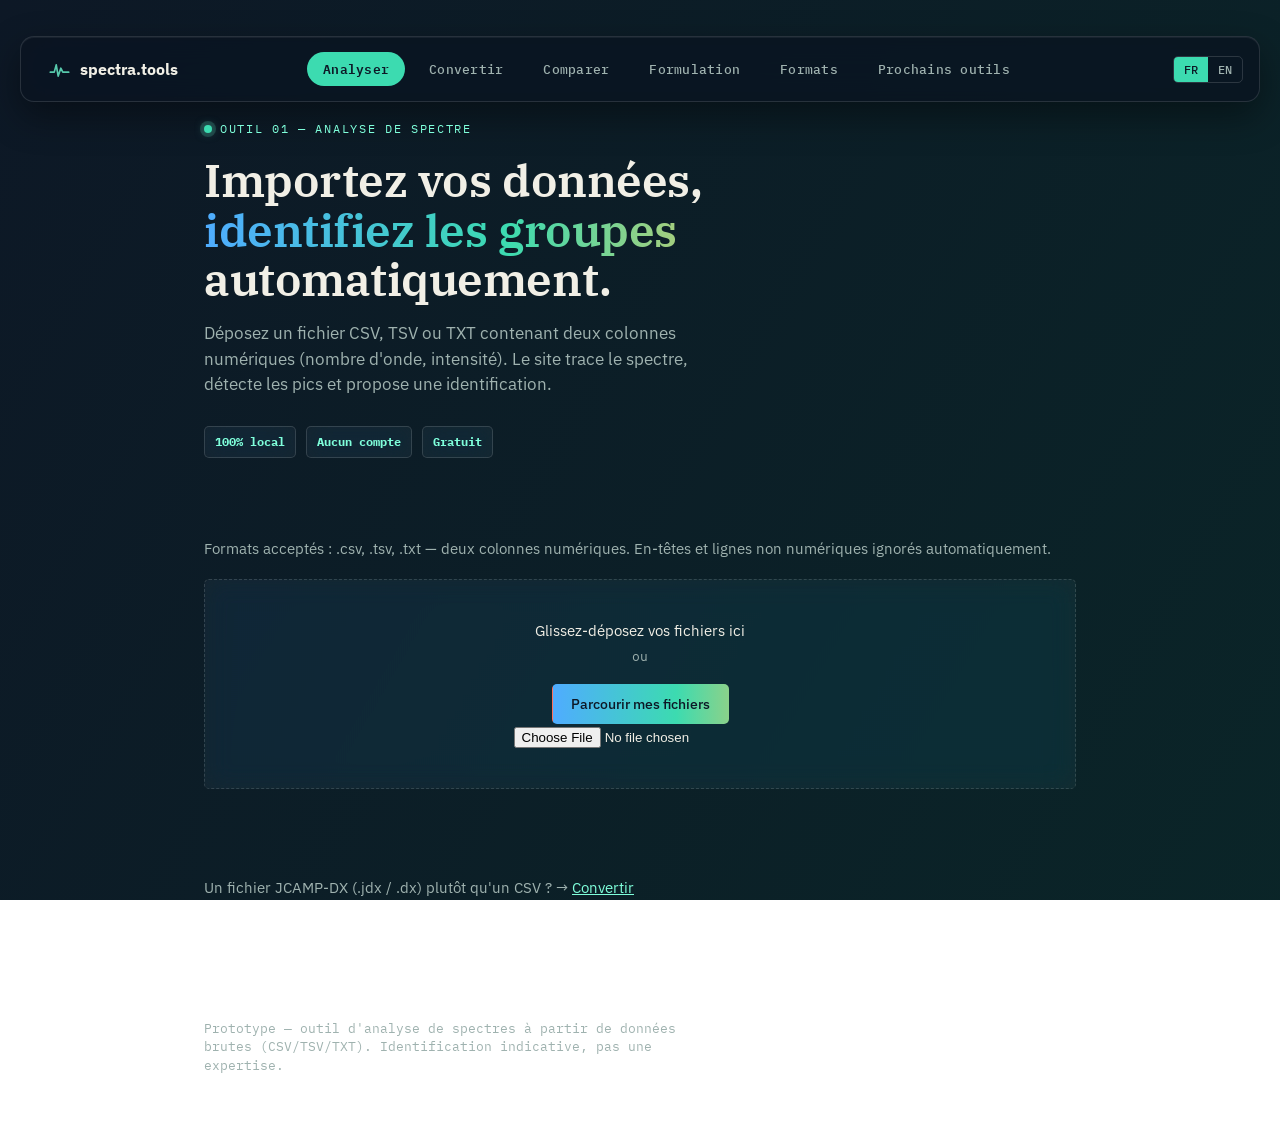
==== commit 1094ad42: "Add files via upload" ====
--- a/analyser.html
+++ b/analyser.html
@@ -10,7 +10,7 @@
 <meta property="og:type" content="website">
 <link rel="icon" href="data:image/svg+xml,%3Csvg xmlns='http://www.w3.org/2000/svg' viewBox='0 0 32 32'%3E%3Crect width='32' height='32' fill='%230D1826'/%3E%3Cpath d='M2 20 L8 20 L11 9 L14 26 L18 14 L21 20 L30 20' fill='none' stroke='%2357C9AC' stroke-width='2.4' stroke-linecap='round' stroke-linejoin='round'/%3E%3C/svg%3E">
 <link rel="preconnect" href="https://fonts.googleapis.com">
-<link href="https://fonts.googleapis.com/css2?family=IBM+Plex+Serif:wght@400;500;600&family=IBM+Plex+Sans:wght@400;500;600&family=IBM+Plex+Mono:wght@400;500;600&display=swap" rel="stylesheet">
+<link href="https://fonts.googleapis.com/css2?family=IBM+Plex+Serif:wght@400;500;600&family=IBM+Plex+Sans:wght@400;500;600;700&family=IBM+Plex+Mono:wght@400;500;600&display=swap" rel="stylesheet">
 <link rel="stylesheet" href="styles.css">
 <!-- Cloudflare Web Analytics : remplace TON_TOKEN_ICI par le token fourni après inscription sur dash.cloudflare.com -->
 <script defer src='https://static.cloudflareinsights.com/beacon.min.js' data-cf-beacon='{"token": "TON_TOKEN_ICI"}'></script>
--- a/styles.css
+++ b/styles.css
@@ -4,17 +4,16 @@
     --paper:#101F2E;
     --paper-deep:#17293A;
     --grid:rgba(255,255,255,.14);
-    --grid-bg:rgba(255,255,255,.05);
     --ink:#F1EFE6;
     --ink-soft:#9FB2AF;
     --surface:rgba(255,255,255,.045);
-    --verdigris:#57C9AC;
-    --verdigris-dark:#7FE0C6;
-    --brass:#E8B85F;
-    --danger:#EC8478;
-    --slate:#83AEE0;
-    --plum:#D19BC7;
-    --spectral:linear-gradient(90deg,#8C7CF0 0%,#57C9AC 34%,#E8B85F 68%,#EC8478 100%);
+    --verdigris:#3CDBB0;
+    --verdigris-dark:#7FFFDB;
+    --brass:#FFC352;
+    --danger:#FF6F5E;
+    --slate:#4FACFF;
+    --plum:#E77FD1;
+    --spectral:linear-gradient(90deg,#4FACFF 0%,#3CDBB0 32%,#FFC352 66%,#FF6F5E 100%);
     --radius:5px;
     --font-display:'IBM Plex Serif', serif;
     --font-body:'IBM Plex Sans', sans-serif;
@@ -23,16 +22,13 @@
   *{box-sizing:border-box;}
   html{scroll-behavior:smooth;}
   @keyframes bgDrift{
-    0%{background-position:0% 0%, 0% 0%, 0% 50%;}
-    100%{background-position:0% 0%, 0% 0%, 100% 50%;}
+    0%{background-position:0% 50%;}
+    100%{background-position:100% 50%;}
   }
   body{
     margin:0;
-    background:
-      repeating-linear-gradient(0deg, transparent 0 27px, var(--grid-bg) 27px 28px),
-      repeating-linear-gradient(90deg, transparent 0 27px, var(--grid-bg) 27px 28px),
-      linear-gradient(120deg, var(--bg-a), var(--bg-b), var(--bg-a));
-    background-size: auto, auto, 220% 220%;
+    background: linear-gradient(120deg, var(--bg-a), var(--bg-b), var(--bg-a));
+    background-size: 220% 220%;
     background-attachment: fixed;
     animation: bgDrift 50s ease-in-out infinite alternate;
     color:var(--ink);
@@ -64,26 +60,27 @@
 
   /* ---- nav ---- */
   nav.topbar{
-    position:sticky;top:14px;z-index:20;
-    width:calc(100% - 32px);max-width:1020px;margin:14px auto 0;
-    border:1px solid rgba(255,255,255,.14);
-    border-radius:999px;
-    background:rgba(11,20,32,.78);
+    position:sticky;top:18px;z-index:20;
+    margin:18px 20px 0;
+    border:1px solid rgba(255,255,255,.12);
+    border-radius:14px;
+    background:rgba(11,20,32,.85);
     backdrop-filter:saturate(180%) blur(16px);
     box-shadow:0 14px 36px rgba(0,0,0,.4), inset 0 1px 0 rgba(255,255,255,.06);
   }
-  nav.topbar .wrap{display:flex;align-items:center;justify-content:space-between;height:54px;padding:0 8px 0 24px;max-width:none;}
+  nav.topbar .wrap{display:flex;align-items:center;justify-content:space-between;height:64px;padding:0 16px 0 28px;max-width:none;gap:24px;}
   .wordmark{
-    font-family:var(--font-mono);
-    font-size:14.5px;
-    font-weight:600;
-    letter-spacing:.03em;
+    font-family:var(--font-body);
+    font-size:16px;
+    font-weight:700;
+    letter-spacing:0;
     color:var(--ink);
     text-decoration:none;
-    display:flex;align-items:center;gap:9px;
-  }
-  .wordmark svg{width:19px;height:19px;flex-shrink:0;}
-  .nav-links{display:flex;gap:4px;align-items:center;}
+    display:flex;align-items:center;gap:10px;
+    flex-shrink:0;
+  }
+  .wordmark svg{width:21px;height:21px;flex-shrink:0;}
+  .nav-links{display:flex;flex:1;justify-content:center;align-items:center;gap:8px;}
   .nav-links a{
     font-family:var(--font-mono);
     font-size:12.5px;
@@ -91,13 +88,14 @@
     color:var(--ink-soft);
     text-decoration:none;
     letter-spacing:.02em;
-    padding:7px 13px;border-radius:999px;
+    padding:8px 16px;border-radius:999px;
     transition:color .15s ease, background .15s ease;
   }
   .nav-links a:hover{color:var(--ink);background:rgba(255,255,255,.06);}
   .nav-links a.active{color:#0D1826;background:var(--verdigris);font-weight:600;}
   .nav-links a.active:hover{color:#0D1826;background:var(--verdigris);}
-  @media (max-width:560px){ .nav-links{display:none;} }
+  @media (max-width:760px){ .nav-links{display:none;} }
+  @media (max-width:560px){ nav.topbar{margin:18px 12px 0;} nav.topbar .wrap{padding:0 12px 0 18px;} }
 
   /* ---- editorial hero (v2) ---- */
   .hero-v2{min-height:88vh;display:flex;align-items:stretch;overflow:hidden;}
@@ -141,47 +139,48 @@
 
   .hero-v2-right{
     position:relative;
-    background:linear-gradient(100deg, rgba(13,24,38,.5) 0%, rgba(13,24,38,.08) 32%, rgba(13,24,38,.32) 100%);
+    background:linear-gradient(100deg, rgba(13,24,38,.4) 0%, rgba(13,24,38,.02) 30%, rgba(13,24,38,.22) 100%);
   }
   .hero-v2-right::before{
-    content:"";position:absolute;inset:8% 6%;border-radius:50%;
-    background:radial-gradient(ellipse at center, rgba(87,201,172,.22) 0%, rgba(232,184,95,.12) 45%, transparent 72%);
-    filter:blur(50px);
+    content:"";position:absolute;inset:6% 4%;border-radius:50%;
+    background:radial-gradient(ellipse at center, rgba(87,201,172,.16) 0%, rgba(232,184,95,.08) 45%, transparent 72%);
+    filter:blur(60px);
     animation:glowPulse 6s ease-in-out infinite alternate;
     pointer-events:none;
   }
   @keyframes glowPulse{0%{opacity:.6;transform:scale(1);}100%{opacity:1;transform:scale(1.08);}}
 
-  .specs-panel{
-    position:absolute;top:94px;left:52px;
-    font-family:var(--font-mono);font-size:11px;color:var(--ink-soft);
-    background:rgba(13,24,38,.55);border:1px solid var(--grid);border-radius:var(--radius);
-    padding:12px 16px;backdrop-filter:blur(12px) saturate(150%);
-  }
-  .specs-panel .specs-title{
-    font-size:10px;letter-spacing:.14em;color:var(--verdigris-dark);text-transform:uppercase;
-    margin-bottom:8px;font-weight:600;
-  }
-  .specs-panel .specs-row{display:flex;align-items:center;gap:6px;margin-bottom:4px;}
-  .specs-panel .specs-row:last-child{margin-bottom:0;}
-  .specs-panel .specs-row svg{width:11px;height:11px;stroke:var(--verdigris);fill:none;flex-shrink:0;}
+  .hero-spectrum-panel{position:absolute;inset:9% 3% 7% 3%;}
+  #heroSpectrumCanvas{width:100%;height:100%;}
+  #heroSpectrumCanvas canvas{display:block;width:100% !important;height:100% !important;}
 
   .chem-doodle{position:absolute;opacity:.08;pointer-events:none;stroke:var(--ink);fill:none;stroke-width:1.2;}
-  .hero-v2-caption{position:absolute;top:96px;right:52px;max-width:270px;text-align:right;}
+  .hero-v2-caption{position:absolute;top:32px;right:44px;max-width:250px;text-align:right;}
   .hero-v2-caption-title{font-family:var(--font-body);font-weight:500;font-size:14px;color:var(--ink);margin-bottom:6px;}
   .hero-v2-caption p{font-size:12.5px;color:var(--ink-soft);margin:0;}
 
   .hotspot{
-    position:absolute;width:32px;height:32px;border-radius:50%;
+    position:absolute;display:flex;align-items:center;gap:9px;
+    text-decoration:none;transform:translate(-50%,-50%);
+    z-index:2;
+  }
+  .hotspot-dot{
+    width:30px;height:30px;border-radius:50%;flex-shrink:0;
     background:var(--brass);color:#0D1826;display:flex;align-items:center;justify-content:center;
-    font-size:17px;font-weight:600;text-decoration:none;line-height:1;
-    box-shadow:0 0 0 6px rgba(232,184,95,.16);
-    transform:translate(-50%,-50%);
+    font-size:16px;font-weight:700;line-height:1;
+    box-shadow:0 0 0 6px rgba(232,184,95,.18);
     transition:transform .2s ease, box-shadow .2s ease;
     animation:hotspotPulse 2.6s ease-in-out infinite;
   }
-  .hotspot:hover{transform:translate(-50%,-50%) scale(1.14);box-shadow:0 0 0 10px rgba(232,184,95,.26);}
-  @keyframes hotspotPulse{0%,100%{box-shadow:0 0 0 6px rgba(232,184,95,.16);}50%{box-shadow:0 0 0 11px rgba(232,184,95,.04);}}
+  .hotspot-label{
+    font-family:var(--font-mono);font-size:11.5px;font-weight:500;color:var(--ink);
+    background:rgba(13,24,38,.72);border:1px solid var(--grid);border-radius:999px;
+    padding:6px 12px;white-space:nowrap;backdrop-filter:blur(10px) saturate(150%);
+    opacity:.95;transition:border-color .2s ease, background .2s ease;
+  }
+  .hotspot:hover .hotspot-dot{transform:scale(1.14);box-shadow:0 0 0 10px rgba(232,184,95,.28);}
+  .hotspot:hover .hotspot-label{border-color:rgba(232,184,95,.5);background:rgba(13,24,38,.9);}
+  @keyframes hotspotPulse{0%,100%{box-shadow:0 0 0 6px rgba(232,184,95,.18);}50%{box-shadow:0 0 0 11px rgba(232,184,95,.05);}}
 
   .next-card{
     position:absolute;bottom:34px;right:46px;
@@ -191,6 +190,7 @@
     backdrop-filter:blur(14px) saturate(160%);
     text-decoration:none;color:var(--ink);
     transition:border-color .2s, transform .2s;
+    z-index:2;
   }
   .next-card:hover{border-color:rgba(87,201,172,.4);transform:translateY(-2px);}
   .next-thumb{
@@ -202,7 +202,7 @@
   .next-card p{font-size:12px;color:var(--ink-soft);margin:0;}
 
   @media (prefers-reduced-motion: reduce){
-    .hotspot{animation:none;}
+    .hotspot-dot{animation:none;}
     .hero-v2-right::before{animation:none;}
   }
   @media (max-width:760px){
@@ -210,9 +210,9 @@
     .hero-v2-grid{grid-template-columns:1fr;}
     .hero-v2-left{padding:96px 22px 36px;}
     .hero-v2-ghost{font-size:120px;top:20px;}
-    .hero-v2-right{min-height:320px;}
+    .hero-v2-right{min-height:340px;}
+    .hero-spectrum-panel{inset:4% 3%;}
     .hero-v2-caption{position:static;text-align:left;max-width:none;padding:22px;}
-    .specs-panel{position:static;margin:0 22px 16px;}
     .chem-doodle{display:none;}
     .next-card{position:static;margin:16px 22px;max-width:none;}
     .hotspot{display:none;}
@@ -308,7 +308,7 @@
   @media (max-width:760px){ .explainer-grid{grid-template-columns:1fr;} }
 
   /* ---- site-wide ambient background ---- */
-  .site-bg{position:fixed;inset:0;z-index:0;opacity:.5;pointer-events:none;}
+  .site-bg{position:fixed;inset:0;z-index:0;opacity:.3;pointer-events:none;}
   .site-bg #waterfallCanvas{width:100%;height:100%;}
   .site-bg::after{
     content:"";position:absolute;inset:0;
